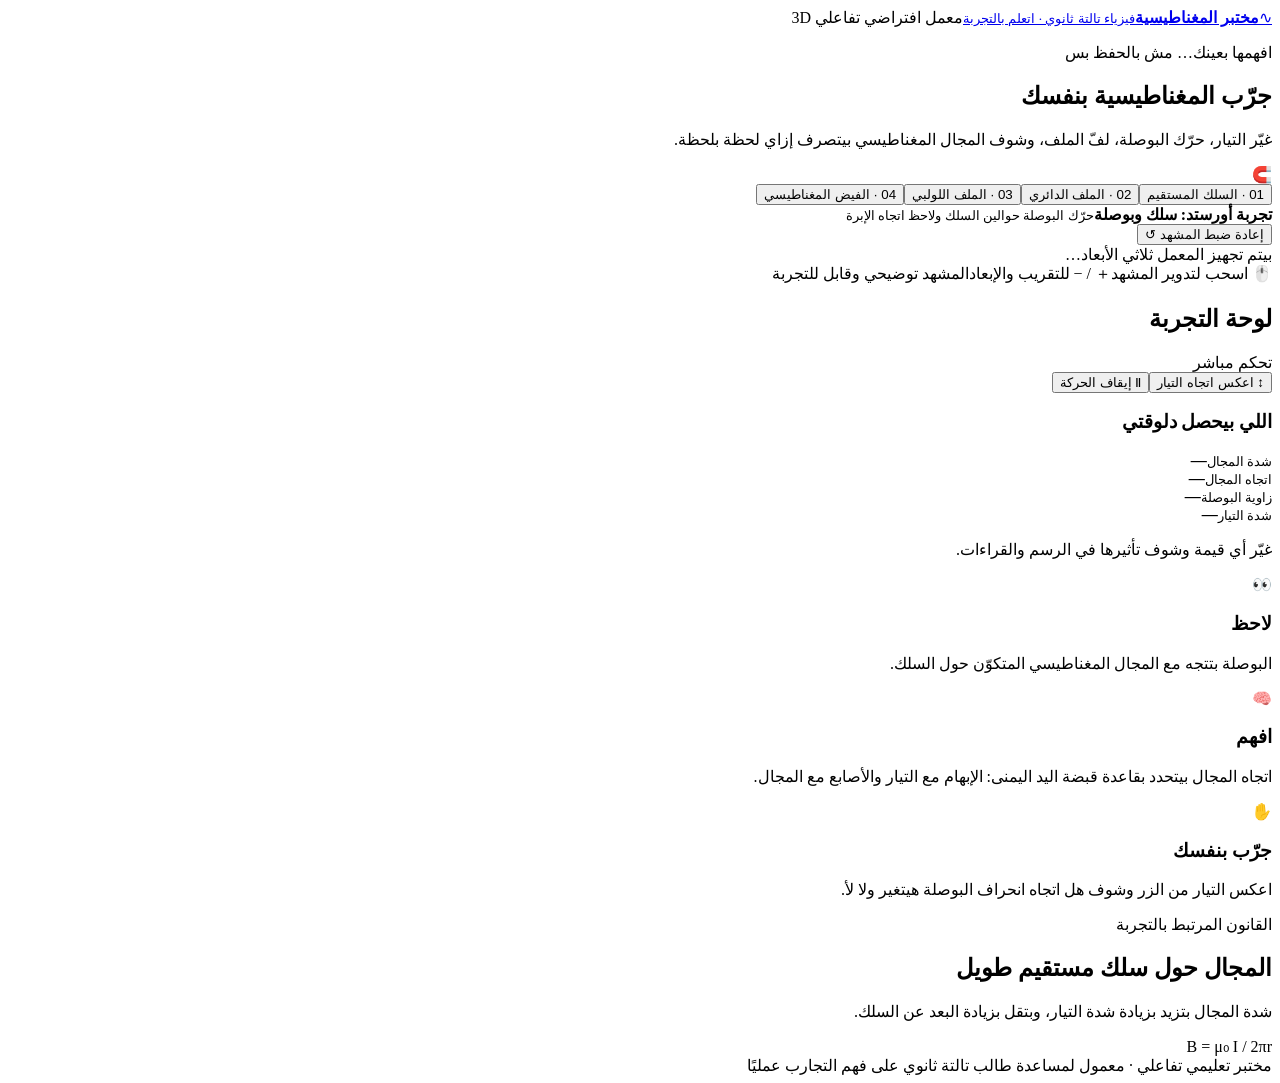
==== index.html @ 3b0bccd7 "Replace blog homepage with standalone magnetism lab" ====
<!doctype html>
<html lang="ar" dir="rtl">
<head>
<meta charset="UTF-8"><meta name="viewport" content="width=device-width,initial-scale=1">
<meta name="theme-color" content="#071326">
<title>مختبر المغناطيسية | فيزياء تالتة ثانوي</title>
<link rel="stylesheet" href="style.css">
<script type="importmap">{"imports":{"three":"https://cdn.jsdelivr.net/npm/three@0.160.0/build/three.module.js","three/addons/":"https://cdn.jsdelivr.net/npm/three@0.160.0/examples/jsm/"}}</script>
</head>
<body>
<header class="topbar"><a class="brand" href="./"><span class="brand-icon">∿</span><span><b>مختبر المغناطيسية</b><small>فيزياء تالتة ثانوي · اتعلم بالتجربة</small></span></a><span class="top-chip">معمل افتراضي تفاعلي 3D</span></header>
<main>
<section class="intro"><div><p class="eyebrow">افهمها بعينك… مش بالحفظ بس</p><h1>جرّب المغناطيسية بنفسك</h1><p>غيّر التيار، حرّك البوصلة، لفّ الملف، وشوف المجال المغناطيسي بيتصرف إزاي لحظة بلحظة.</p></div><div class="intro-mark">🧲</div></section>
<nav class="experiment-tabs" aria-label="التجارب">
<button class="tab active" data-mode="wire">01 · السلك المستقيم</button><button class="tab" data-mode="coil">02 · الملف الدائري</button><button class="tab" data-mode="solenoid">03 · الملف اللولبي</button><button class="tab" data-mode="flux">04 · الفيض المغناطيسي</button>
</nav>
<section class="workspace">
<div class="visual-card"><div class="visual-head"><div><span class="live-dot"></span><b id="scene-title">تجربة أورستد: سلك وبوصلة</b><small id="scene-subtitle">حرّك البوصلة حوالين السلك ولاحظ اتجاه الإبرة</small></div><button id="reset-view" class="ghost">إعادة ضبط المشهد ↺</button></div><div id="viewport"><div class="loading">بيتم تجهيز المعمل ثلاثي الأبعاد…</div></div><div class="visual-foot"><span>🖱️ اسحب لتدوير المشهد</span><span>＋ / − للتقريب والإبعاد</span><span>المشهد توضيحي وقابل للتجربة</span></div></div>
<aside class="side">
<div class="control-card"><div class="card-heading"><h2>لوحة التجربة</h2><span class="pill">تحكم مباشر</span></div>
<div id="controls"></div>
<div class="button-row"><button class="action secondary" id="reverse">↕ اعكس اتجاه التيار</button><button class="action" id="pause">Ⅱ إيقاف الحركة</button></div>
</div>
<div class="readout-card"><h3>اللي بيحصل دلوقتي</h3><div class="readout-grid"><div><small>شدة المجال</small><b id="field-value">—</b></div><div><small>اتجاه المجال</small><b id="field-direction">—</b></div><div><small>زاوية البوصلة</small><b id="needle-value">—</b></div><div><small>شدة التيار</small><b id="current-value">—</b></div></div><p id="live-note" class="live-note">غيّر أي قيمة وشوف تأثيرها في الرسم والقراءات.</p></div>
</aside>
</section>
<section class="learning-grid"><article class="learn-card"><span class="learn-icon">👀</span><h3>لاحظ</h3><p id="observe">البوصلة بتتجه مع المجال المغناطيسي المتكوّن حول السلك.</p></article><article class="learn-card"><span class="learn-icon">🧠</span><h3>افهم</h3><p id="explain">اتجاه المجال بيتحدد بقاعدة قبضة اليد اليمنى: الإبهام مع التيار والأصابع مع المجال.</p></article><article class="learn-card"><span class="learn-icon">✋</span><h3>جرّب بنفسك</h3><p id="challenge">اعكس التيار من الزر وشوف هل اتجاه انحراف البوصلة هيتغير ولا لأ.</p></article></section>
<section class="concept-card"><div><p class="eyebrow">القانون المرتبط بالتجربة</p><h2 id="law-title">المجال حول سلك مستقيم طويل</h2><p id="law-desc">شدة المجال بتزيد بزيادة شدة التيار، وبتقل بزيادة البعد عن السلك.</p></div><div class="equation" id="equation">B = μ₀ I / 2πr</div></section>
<footer>مختبر تعليمي تفاعلي · معمول لمساعدة طالب تالتة ثانوي على فهم التجارب عمليًا</footer>
</main>
<script type="module" src="app.js"></script>
</body></html>
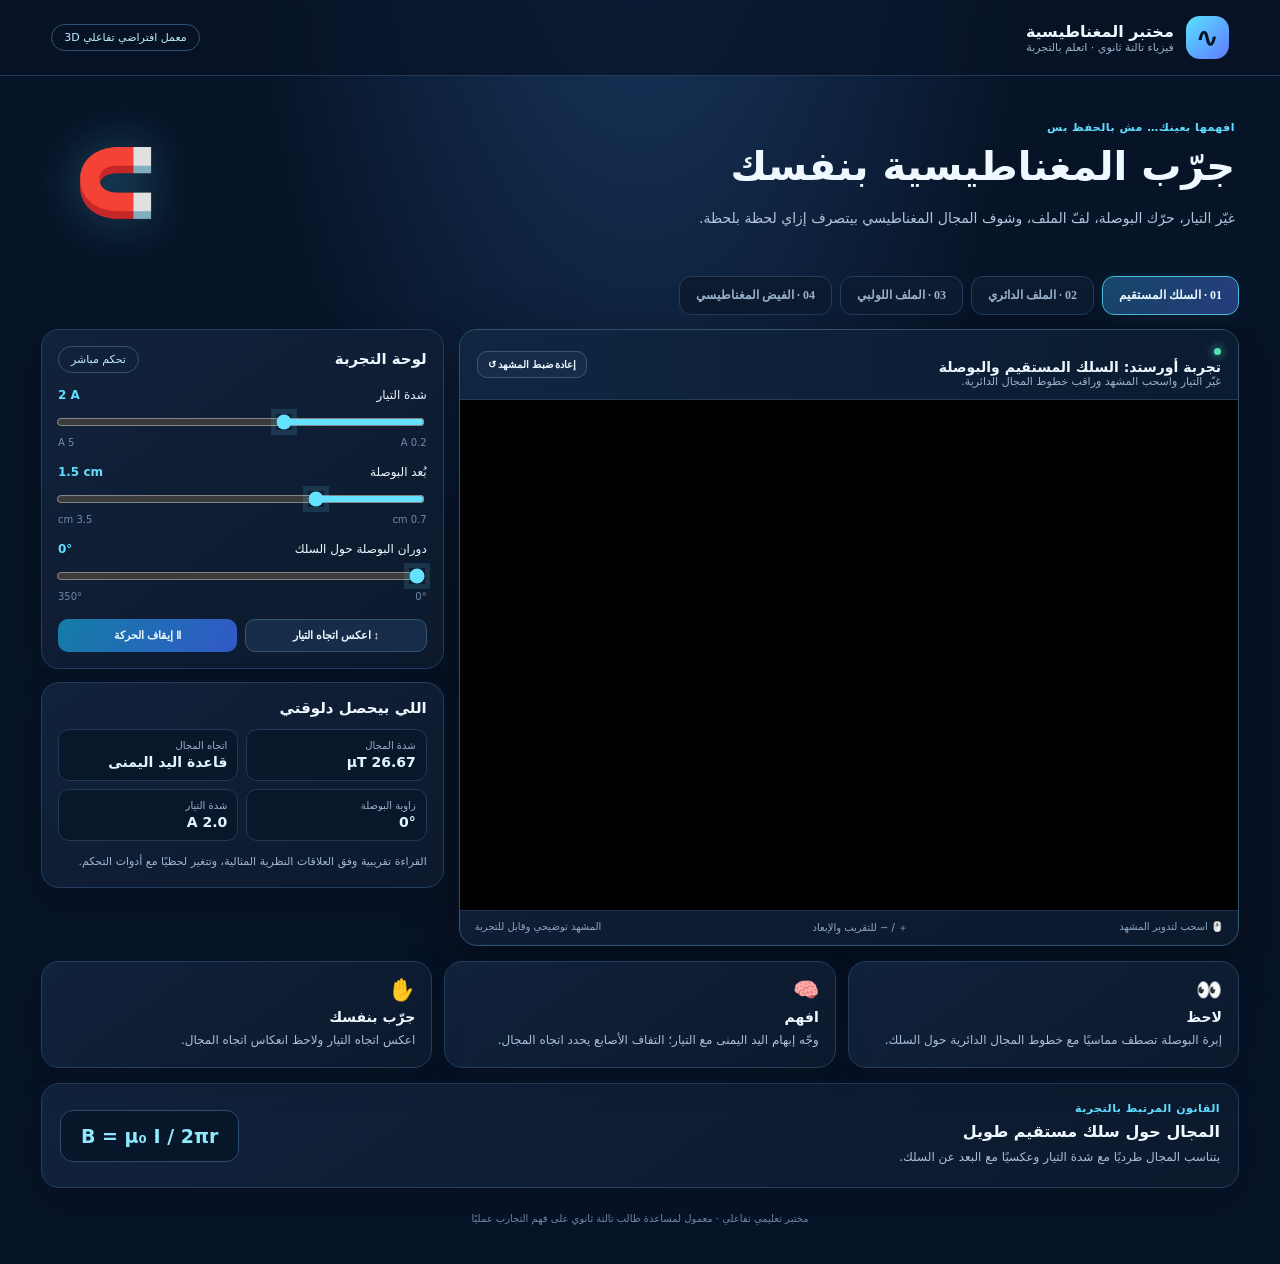
==== commit 8332d6a7: "Remove external runtime dependency map" ====
--- a/index.html
+++ b/index.html
@@ -5,7 +5,6 @@
 <meta name="theme-color" content="#071326">
 <title>مختبر المغناطيسية | فيزياء تالتة ثانوي</title>
 <link rel="stylesheet" href="style.css">
-<script type="importmap">{"imports":{"three":"https://cdn.jsdelivr.net/npm/three@0.160.0/build/three.module.js","three/addons/":"https://cdn.jsdelivr.net/npm/three@0.160.0/examples/jsm/"}}</script>
 </head>
 <body>
 <header class="topbar"><a class="brand" href="./"><span class="brand-icon">∿</span><span><b>مختبر المغناطيسية</b><small>فيزياء تالتة ثانوي · اتعلم بالتجربة</small></span></a><span class="top-chip">معمل افتراضي تفاعلي 3D</span></header>
--- a/style.css
+++ b/style.css
@@ -0,0 +1,20 @@
+@import url('https://fonts.googleapis.com/css2?family=Cairo:wght@400;500;600;700;800;900&display=swap');
+:root{--bg:#071326;--panel:#0e1d34;--panel2:#132642;--line:#233d5e;--cyan:#61ddff;--blue:#638cff;--text:#eff7ff;--muted:#9bb1cc;--green:#55dfb2}
+*{box-sizing:border-box}body{margin:0;background:radial-gradient(ellipse at 50% -20%,#1b3b66 0,transparent 45%),var(--bg);color:var(--text);font-family:Cairo,system-ui,sans-serif}.topbar{height:76px;padding:0 clamp(16px,4vw,58px);display:flex;align-items:center;justify-content:space-between;border-bottom:1px solid #203957;background:#071326bb}.brand{display:flex;align-items:center;gap:12px;color:inherit;text-decoration:none}.brand-icon{width:43px;height:43px;border-radius:14px;background:linear-gradient(135deg,#59e3ff,#6079ff);display:grid;place-items:center;color:#061326;font-size:28px;font-weight:900}.brand b,.brand small{display:block}.brand b{font-size:16px}.brand small{font-size:11px;color:var(--muted)}.top-chip,.pill{border:1px solid #315274;color:#bceeff;border-radius:30px;padding:6px 12px;font-size:11px}main{max-width:1440px;margin:auto;padding:25px clamp(12px,3.2vw,42px) 40px}.intro{display:flex;justify-content:space-between;align-items:center;padding:20px 4px 26px}.eyebrow{color:var(--cyan);font-size:11px;font-weight:800;letter-spacing:.5px;margin:0 0 7px}.intro h1{font-size:clamp(26px,4vw,40px);line-height:1.25;margin:0}.intro p:not(.eyebrow){color:#b1c5dc;max-width:650px;line-height:1.9;font-size:14px}.intro-mark{font-size:65px;filter:drop-shadow(0 0 25px #4acfff55);padding:0 30px}.experiment-tabs{display:flex;gap:8px;overflow-x:auto;padding:4px 0 14px}.tab{white-space:nowrap;padding:11px 16px;border:1px solid var(--line);background:#0c1b30;color:var(--muted);border-radius:12px;font:700 12px Cairo;cursor:pointer}.tab.active{color:#e9fbff;border-color:#46bddd;background:linear-gradient(120deg,#17466a,#263d7d);box-shadow:0 0 20px #39caff19}.workspace{display:grid;grid-template-columns:minmax(0,1.55fr) minmax(300px,.8fr);gap:15px}.visual-card,.control-card,.readout-card,.learn-card,.concept-card{background:linear-gradient(145deg,#11223b,#0c192d);border:1px solid var(--line);border-radius:18px;overflow:hidden;box-shadow:0 12px 35px #0002}.visual-head{height:70px;padding:12px 17px;display:flex;justify-content:space-between;align-items:center;border-bottom:1px solid #233b58;gap:12px}.visual-head b,.visual-head small{display:block}.visual-head b{font-size:14px}.visual-head small{color:var(--muted);font-size:11px}.live-dot{display:inline-block;width:7px;height:7px;background:var(--green);border-radius:50%;margin-left:7px;box-shadow:0 0 10px var(--green)}#viewport{height:510px;position:relative;background:radial-gradient(ellipse at center,#173656,#071326 75%);touch-action:none}#viewport canvas{width:100%;height:100%;display:block}.loading{position:absolute;inset:0;display:grid;place-items:center;color:var(--cyan);font-size:13px}.visual-foot{display:flex;justify-content:space-between;gap:8px;padding:10px 15px;color:#8ea7c4;font-size:10px;border-top:1px solid #203653}.side{display:grid;align-content:start;gap:13px}.control-card,.readout-card{padding:16px}.card-heading{display:flex;align-items:center;justify-content:space-between;margin-bottom:15px}.card-heading h2,.readout-card h3{font-size:15px;margin:0}.control-group{margin:0 0 17px}.control-top{display:flex;justify-content:space-between;gap:8px;font-size:12px;margin-bottom:7px}.control-top output{color:var(--cyan);font-weight:800;direction:ltr}.range{width:100%;accent-color:var(--cyan);cursor:pointer}.range-labels{display:flex;justify-content:space-between;color:#718aa8;font-size:10px}.button-row{display:flex;gap:8px;flex-wrap:wrap}.action,.ghost{border:1px solid #355577;background:#172c48;color:#eaf8ff;padding:9px 12px;border-radius:10px;font:700 11px Cairo;cursor:pointer}.action{flex:1}.action:not(.secondary){background:linear-gradient(120deg,#147da6,#3159c8);border:0}.ghost{font-size:10px;padding:7px 10px}.readout-card h3{margin-bottom:12px}.readout-grid{display:grid;grid-template-columns:1fr 1fr;gap:8px}.readout-grid>div{background:#09172a;border:1px solid #203955;padding:10px;border-radius:11px;min-width:0}.readout-grid small,.readout-grid b{display:block}.readout-grid small{font-size:10px;color:var(--muted)}.readout-grid b{font-size:14px;color:#dff8ff;margin-top:3px;overflow-wrap:anywhere}.live-note{font-size:11px;color:#9eb6d1;line-height:1.8;margin:11px 0 0}.learning-grid{display:grid;grid-template-columns:repeat(3,1fr);gap:12px;margin-top:15px}.learn-card{padding:16px}.learn-icon{font-size:21px}.learn-card h3{font-size:14px;margin:7px 0 4px}.learn-card p,.concept-card p:not(.eyebrow){font-size:12px;color:#a9bfd7;line-height:1.9;margin:0}.concept-card{margin-top:15px;padding:18px;display:flex;justify-content:space-between;align-items:center;gap:18px}.concept-card h2{font-size:16px;margin:0 0 5px}.equation{direction:ltr;white-space:nowrap;background:#081629;border:1px solid #2b4c70;color:#8feaff;border-radius:13px;padding:14px 20px;font-size:19px;font-weight:900}footer{text-align:center;color:#6f87a5;font-size:10px;padding:25px 0 0}
+@media(max-width:900px){.workspace{grid-template-columns:1fr}.side{grid-template-columns:1fr 1fr}#viewport{height:430px}}@media(max-width:600px){.top-chip{display:none}.intro-mark{font-size:45px;padding:0 8px}.intro p:not(.eyebrow){font-size:12px}.side{grid-template-columns:1fr}.learning-grid{grid-template-columns:1fr}.concept-card{align-items:flex-start;flex-direction:column}.equation{width:100%;text-align:center}.visual-head{height:auto;min-height:70px}#viewport{height:360px}.visual-foot{flex-wrap:wrap}}
+
+/* 3D lab quality + touch controls */
+#viewport{position:relative;overflow:hidden;min-height:360px;background:radial-gradient(ellipse at 50% 42%,#1a4266 0%,#0b2038 48%,#061225 100%);isolation:isolate}
+#viewport canvas{position:absolute;inset:0;width:100%;height:100%;display:block;touch-action:none;outline:none}
+.visual-card{border-color:#315273;box-shadow:0 18px 55px #0005,0 0 0 1px #58d9ff08 inset}
+.visual-head{background:linear-gradient(90deg,#102641,#0b1b30)}
+.drag-hint{position:absolute;z-index:2;left:14px;bottom:12px;padding:6px 10px;border:1px solid #4e94b8;background:#07182bd9;color:#c9f4ff;border-radius:20px;font-size:10px;pointer-events:none;box-shadow:0 5px 18px #0005}
+.scene-error{position:absolute;inset:0;display:flex;flex-direction:column;align-items:center;justify-content:center;gap:12px;padding:24px;text-align:center;color:#eaf8ff;background:radial-gradient(circle,#193b5c,#071326)}
+.scene-error b{font-size:17px}.scene-error span{max-width:420px;color:#a9c2da;font-size:12px;line-height:1.9}
+.scene-error button{border:0;border-radius:10px;padding:10px 18px;background:#1688b7;color:white;font:700 12px Cairo}
+.range{height:22px;accent-color:#64e2ff;touch-action:pan-y}
+.range::-webkit-slider-thumb{width:19px;height:19px;box-shadow:0 0 0 5px #61ddff22}
+.tab,.action,.ghost{transition:transform .18s ease,filter .18s ease,border-color .18s ease}
+.tab:active,.action:active,.ghost:active{transform:scale(.97)}
+button:focus-visible,input:focus-visible{outline:2px solid #71e5ff;outline-offset:3px}
+@media(max-width:600px){#viewport{min-height:340px}.drag-hint{font-size:9px;bottom:8px;left:8px}.visual-foot{font-size:9px;justify-content:center}}
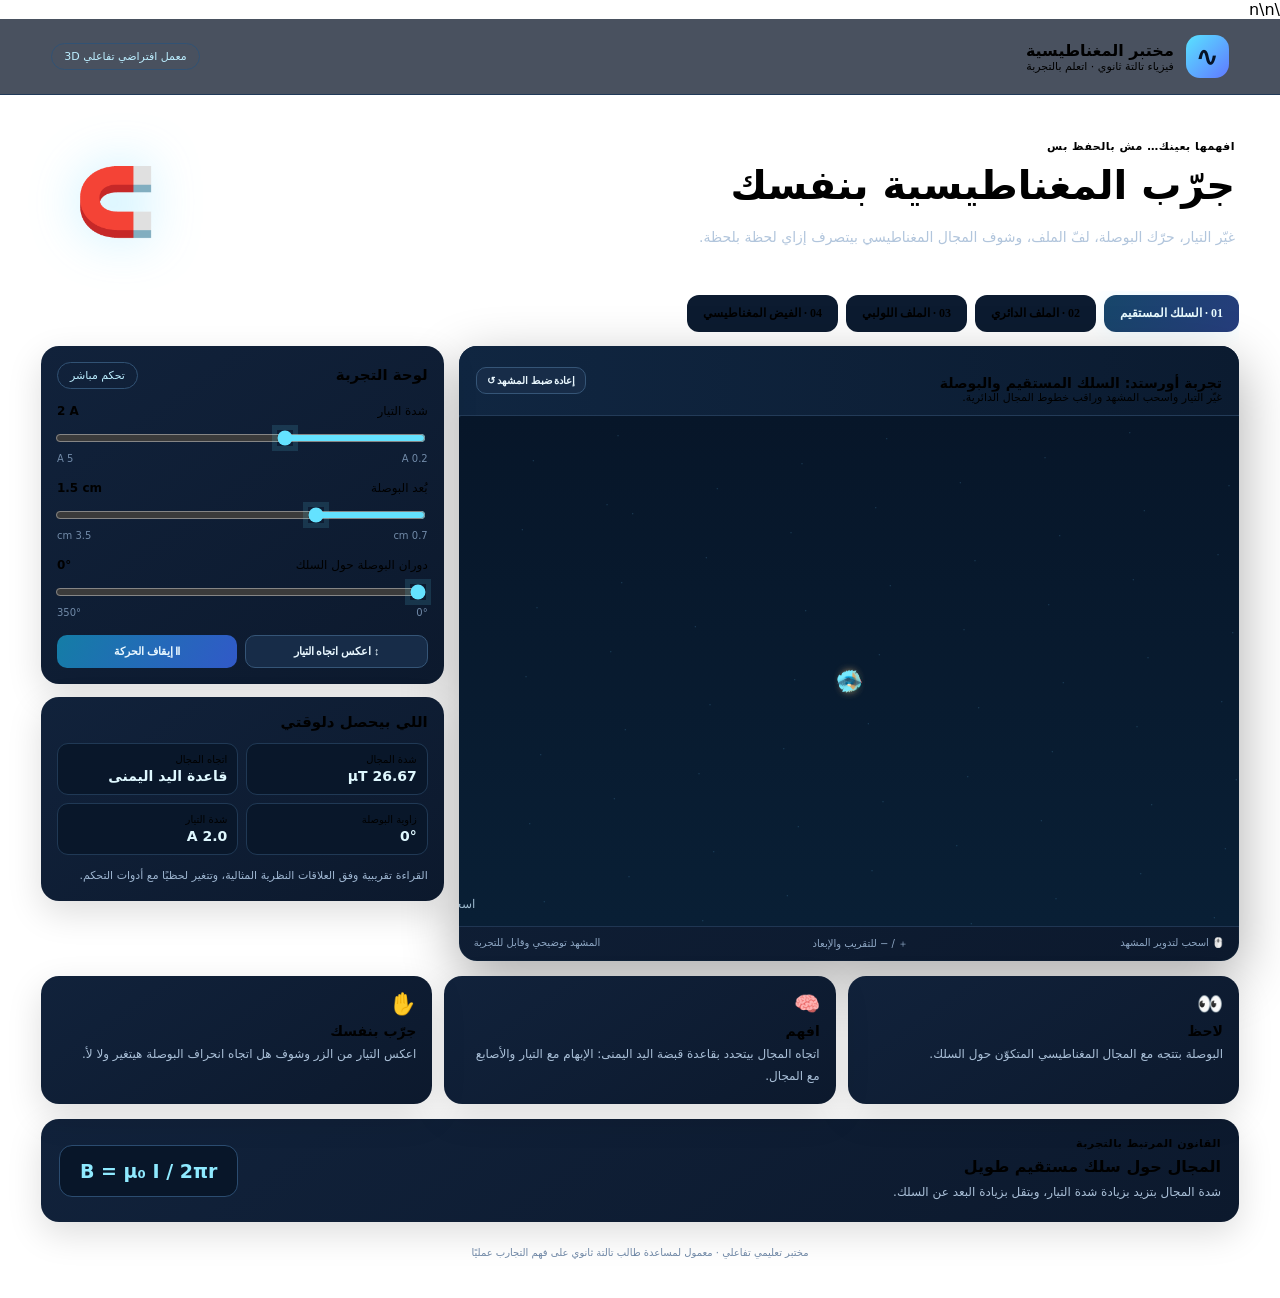
==== commit fd9ad503: "Add app manifest and metadata" ====
--- a/index.html
+++ b/index.html
@@ -2,7 +2,7 @@
 <html lang="ar" dir="rtl">
 <head>
 <meta charset="UTF-8"><meta name="viewport" content="width=device-width,initial-scale=1">
-<meta name="theme-color" content="#071326">
+<meta name="theme-color" content="#071326">\n<meta name="description" content="معمل فيزياء تفاعلي لتجارب المغناطيسية والفيض والبوصلة. يعمل محليًا دون مكتبات خارجية.">\n<link rel="manifest" href="manifest.json">
 <title>مختبر المغناطيسية | فيزياء تالتة ثانوي</title>
 <link rel="stylesheet" href="style.css">
 </head>
--- a/style.css
+++ b/style.css
@@ -1,4 +1,4 @@
-@import url('https://fonts.googleapis.com/css2?family=Cairo:wght@400;500;600;700;800;900&display=swap');
+500;600;700;800;900&display=swap');
 :root{--bg:#071326;--panel:#0e1d34;--panel2:#132642;--line:#233d5e;--cyan:#61ddff;--blue:#638cff;--text:#eff7ff;--muted:#9bb1cc;--green:#55dfb2}
 *{box-sizing:border-box}body{margin:0;background:radial-gradient(ellipse at 50% -20%,#1b3b66 0,transparent 45%),var(--bg);color:var(--text);font-family:Cairo,system-ui,sans-serif}.topbar{height:76px;padding:0 clamp(16px,4vw,58px);display:flex;align-items:center;justify-content:space-between;border-bottom:1px solid #203957;background:#071326bb}.brand{display:flex;align-items:center;gap:12px;color:inherit;text-decoration:none}.brand-icon{width:43px;height:43px;border-radius:14px;background:linear-gradient(135deg,#59e3ff,#6079ff);display:grid;place-items:center;color:#061326;font-size:28px;font-weight:900}.brand b,.brand small{display:block}.brand b{font-size:16px}.brand small{font-size:11px;color:var(--muted)}.top-chip,.pill{border:1px solid #315274;color:#bceeff;border-radius:30px;padding:6px 12px;font-size:11px}main{max-width:1440px;margin:auto;padding:25px clamp(12px,3.2vw,42px) 40px}.intro{display:flex;justify-content:space-between;align-items:center;padding:20px 4px 26px}.eyebrow{color:var(--cyan);font-size:11px;font-weight:800;letter-spacing:.5px;margin:0 0 7px}.intro h1{font-size:clamp(26px,4vw,40px);line-height:1.25;margin:0}.intro p:not(.eyebrow){color:#b1c5dc;max-width:650px;line-height:1.9;font-size:14px}.intro-mark{font-size:65px;filter:drop-shadow(0 0 25px #4acfff55);padding:0 30px}.experiment-tabs{display:flex;gap:8px;overflow-x:auto;padding:4px 0 14px}.tab{white-space:nowrap;padding:11px 16px;border:1px solid var(--line);background:#0c1b30;color:var(--muted);border-radius:12px;font:700 12px Cairo;cursor:pointer}.tab.active{color:#e9fbff;border-color:#46bddd;background:linear-gradient(120deg,#17466a,#263d7d);box-shadow:0 0 20px #39caff19}.workspace{display:grid;grid-template-columns:minmax(0,1.55fr) minmax(300px,.8fr);gap:15px}.visual-card,.control-card,.readout-card,.learn-card,.concept-card{background:linear-gradient(145deg,#11223b,#0c192d);border:1px solid var(--line);border-radius:18px;overflow:hidden;box-shadow:0 12px 35px #0002}.visual-head{height:70px;padding:12px 17px;display:flex;justify-content:space-between;align-items:center;border-bottom:1px solid #233b58;gap:12px}.visual-head b,.visual-head small{display:block}.visual-head b{font-size:14px}.visual-head small{color:var(--muted);font-size:11px}.live-dot{display:inline-block;width:7px;height:7px;background:var(--green);border-radius:50%;margin-left:7px;box-shadow:0 0 10px var(--green)}#viewport{height:510px;position:relative;background:radial-gradient(ellipse at center,#173656,#071326 75%);touch-action:none}#viewport canvas{width:100%;height:100%;display:block}.loading{position:absolute;inset:0;display:grid;place-items:center;color:var(--cyan);font-size:13px}.visual-foot{display:flex;justify-content:space-between;gap:8px;padding:10px 15px;color:#8ea7c4;font-size:10px;border-top:1px solid #203653}.side{display:grid;align-content:start;gap:13px}.control-card,.readout-card{padding:16px}.card-heading{display:flex;align-items:center;justify-content:space-between;margin-bottom:15px}.card-heading h2,.readout-card h3{font-size:15px;margin:0}.control-group{margin:0 0 17px}.control-top{display:flex;justify-content:space-between;gap:8px;font-size:12px;margin-bottom:7px}.control-top output{color:var(--cyan);font-weight:800;direction:ltr}.range{width:100%;accent-color:var(--cyan);cursor:pointer}.range-labels{display:flex;justify-content:space-between;color:#718aa8;font-size:10px}.button-row{display:flex;gap:8px;flex-wrap:wrap}.action,.ghost{border:1px solid #355577;background:#172c48;color:#eaf8ff;padding:9px 12px;border-radius:10px;font:700 11px Cairo;cursor:pointer}.action{flex:1}.action:not(.secondary){background:linear-gradient(120deg,#147da6,#3159c8);border:0}.ghost{font-size:10px;padding:7px 10px}.readout-card h3{margin-bottom:12px}.readout-grid{display:grid;grid-template-columns:1fr 1fr;gap:8px}.readout-grid>div{background:#09172a;border:1px solid #203955;padding:10px;border-radius:11px;min-width:0}.readout-grid small,.readout-grid b{display:block}.readout-grid small{font-size:10px;color:var(--muted)}.readout-grid b{font-size:14px;color:#dff8ff;margin-top:3px;overflow-wrap:anywhere}.live-note{font-size:11px;color:#9eb6d1;line-height:1.8;margin:11px 0 0}.learning-grid{display:grid;grid-template-columns:repeat(3,1fr);gap:12px;margin-top:15px}.learn-card{padding:16px}.learn-icon{font-size:21px}.learn-card h3{font-size:14px;margin:7px 0 4px}.learn-card p,.concept-card p:not(.eyebrow){font-size:12px;color:#a9bfd7;line-height:1.9;margin:0}.concept-card{margin-top:15px;padding:18px;display:flex;justify-content:space-between;align-items:center;gap:18px}.concept-card h2{font-size:16px;margin:0 0 5px}.equation{direction:ltr;white-space:nowrap;background:#081629;border:1px solid #2b4c70;color:#8feaff;border-radius:13px;padding:14px 20px;font-size:19px;font-weight:900}footer{text-align:center;color:#6f87a5;font-size:10px;padding:25px 0 0}
 @media(max-width:900px){.workspace{grid-template-columns:1fr}.side{grid-template-columns:1fr 1fr}#viewport{height:430px}}@media(max-width:600px){.top-chip{display:none}.intro-mark{font-size:45px;padding:0 8px}.intro p:not(.eyebrow){font-size:12px}.side{grid-template-columns:1fr}.learning-grid{grid-template-columns:1fr}.concept-card{align-items:flex-start;flex-direction:column}.equation{width:100%;text-align:center}.visual-head{height:auto;min-height:70px}#viewport{height:360px}.visual-foot{flex-wrap:wrap}}
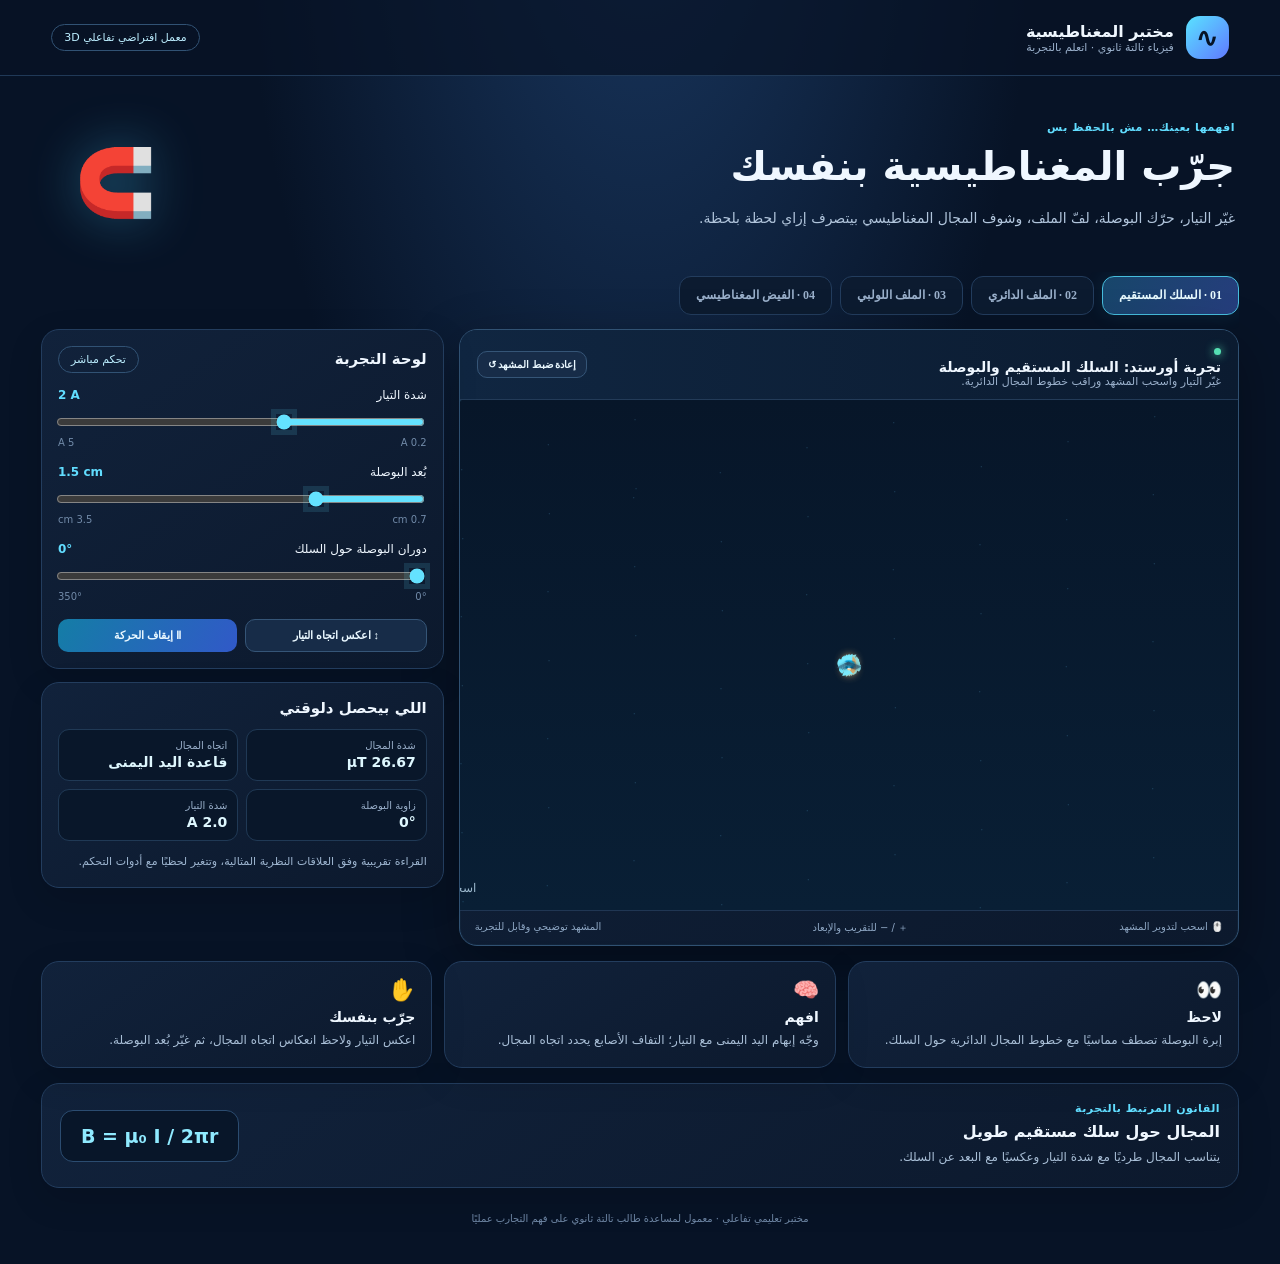
==== commit 54b5c810: "Repair app metadata markup" ====
--- a/index.html
+++ b/index.html
@@ -2,7 +2,9 @@
 <html lang="ar" dir="rtl">
 <head>
 <meta charset="UTF-8"><meta name="viewport" content="width=device-width,initial-scale=1">
-<meta name="theme-color" content="#071326">\n<meta name="description" content="معمل فيزياء تفاعلي لتجارب المغناطيسية والفيض والبوصلة. يعمل محليًا دون مكتبات خارجية.">\n<link rel="manifest" href="manifest.json">
+<meta name="theme-color" content="#071326">
+<meta name="description" content="معمل فيزياء تفاعلي لتجارب المغناطيسية والفيض والبوصلة. يعمل محليًا دون مكتبات خارجية.">
+<link rel="manifest" href="manifest.json">
 <title>مختبر المغناطيسية | فيزياء تالتة ثانوي</title>
 <link rel="stylesheet" href="style.css">
 </head>
--- a/style.css
+++ b/style.css
@@ -1,4 +1,3 @@
-500;600;700;800;900&display=swap');
 :root{--bg:#071326;--panel:#0e1d34;--panel2:#132642;--line:#233d5e;--cyan:#61ddff;--blue:#638cff;--text:#eff7ff;--muted:#9bb1cc;--green:#55dfb2}
 *{box-sizing:border-box}body{margin:0;background:radial-gradient(ellipse at 50% -20%,#1b3b66 0,transparent 45%),var(--bg);color:var(--text);font-family:Cairo,system-ui,sans-serif}.topbar{height:76px;padding:0 clamp(16px,4vw,58px);display:flex;align-items:center;justify-content:space-between;border-bottom:1px solid #203957;background:#071326bb}.brand{display:flex;align-items:center;gap:12px;color:inherit;text-decoration:none}.brand-icon{width:43px;height:43px;border-radius:14px;background:linear-gradient(135deg,#59e3ff,#6079ff);display:grid;place-items:center;color:#061326;font-size:28px;font-weight:900}.brand b,.brand small{display:block}.brand b{font-size:16px}.brand small{font-size:11px;color:var(--muted)}.top-chip,.pill{border:1px solid #315274;color:#bceeff;border-radius:30px;padding:6px 12px;font-size:11px}main{max-width:1440px;margin:auto;padding:25px clamp(12px,3.2vw,42px) 40px}.intro{display:flex;justify-content:space-between;align-items:center;padding:20px 4px 26px}.eyebrow{color:var(--cyan);font-size:11px;font-weight:800;letter-spacing:.5px;margin:0 0 7px}.intro h1{font-size:clamp(26px,4vw,40px);line-height:1.25;margin:0}.intro p:not(.eyebrow){color:#b1c5dc;max-width:650px;line-height:1.9;font-size:14px}.intro-mark{font-size:65px;filter:drop-shadow(0 0 25px #4acfff55);padding:0 30px}.experiment-tabs{display:flex;gap:8px;overflow-x:auto;padding:4px 0 14px}.tab{white-space:nowrap;padding:11px 16px;border:1px solid var(--line);background:#0c1b30;color:var(--muted);border-radius:12px;font:700 12px Cairo;cursor:pointer}.tab.active{color:#e9fbff;border-color:#46bddd;background:linear-gradient(120deg,#17466a,#263d7d);box-shadow:0 0 20px #39caff19}.workspace{display:grid;grid-template-columns:minmax(0,1.55fr) minmax(300px,.8fr);gap:15px}.visual-card,.control-card,.readout-card,.learn-card,.concept-card{background:linear-gradient(145deg,#11223b,#0c192d);border:1px solid var(--line);border-radius:18px;overflow:hidden;box-shadow:0 12px 35px #0002}.visual-head{height:70px;padding:12px 17px;display:flex;justify-content:space-between;align-items:center;border-bottom:1px solid #233b58;gap:12px}.visual-head b,.visual-head small{display:block}.visual-head b{font-size:14px}.visual-head small{color:var(--muted);font-size:11px}.live-dot{display:inline-block;width:7px;height:7px;background:var(--green);border-radius:50%;margin-left:7px;box-shadow:0 0 10px var(--green)}#viewport{height:510px;position:relative;background:radial-gradient(ellipse at center,#173656,#071326 75%);touch-action:none}#viewport canvas{width:100%;height:100%;display:block}.loading{position:absolute;inset:0;display:grid;place-items:center;color:var(--cyan);font-size:13px}.visual-foot{display:flex;justify-content:space-between;gap:8px;padding:10px 15px;color:#8ea7c4;font-size:10px;border-top:1px solid #203653}.side{display:grid;align-content:start;gap:13px}.control-card,.readout-card{padding:16px}.card-heading{display:flex;align-items:center;justify-content:space-between;margin-bottom:15px}.card-heading h2,.readout-card h3{font-size:15px;margin:0}.control-group{margin:0 0 17px}.control-top{display:flex;justify-content:space-between;gap:8px;font-size:12px;margin-bottom:7px}.control-top output{color:var(--cyan);font-weight:800;direction:ltr}.range{width:100%;accent-color:var(--cyan);cursor:pointer}.range-labels{display:flex;justify-content:space-between;color:#718aa8;font-size:10px}.button-row{display:flex;gap:8px;flex-wrap:wrap}.action,.ghost{border:1px solid #355577;background:#172c48;color:#eaf8ff;padding:9px 12px;border-radius:10px;font:700 11px Cairo;cursor:pointer}.action{flex:1}.action:not(.secondary){background:linear-gradient(120deg,#147da6,#3159c8);border:0}.ghost{font-size:10px;padding:7px 10px}.readout-card h3{margin-bottom:12px}.readout-grid{display:grid;grid-template-columns:1fr 1fr;gap:8px}.readout-grid>div{background:#09172a;border:1px solid #203955;padding:10px;border-radius:11px;min-width:0}.readout-grid small,.readout-grid b{display:block}.readout-grid small{font-size:10px;color:var(--muted)}.readout-grid b{font-size:14px;color:#dff8ff;margin-top:3px;overflow-wrap:anywhere}.live-note{font-size:11px;color:#9eb6d1;line-height:1.8;margin:11px 0 0}.learning-grid{display:grid;grid-template-columns:repeat(3,1fr);gap:12px;margin-top:15px}.learn-card{padding:16px}.learn-icon{font-size:21px}.learn-card h3{font-size:14px;margin:7px 0 4px}.learn-card p,.concept-card p:not(.eyebrow){font-size:12px;color:#a9bfd7;line-height:1.9;margin:0}.concept-card{margin-top:15px;padding:18px;display:flex;justify-content:space-between;align-items:center;gap:18px}.concept-card h2{font-size:16px;margin:0 0 5px}.equation{direction:ltr;white-space:nowrap;background:#081629;border:1px solid #2b4c70;color:#8feaff;border-radius:13px;padding:14px 20px;font-size:19px;font-weight:900}footer{text-align:center;color:#6f87a5;font-size:10px;padding:25px 0 0}
 @media(max-width:900px){.workspace{grid-template-columns:1fr}.side{grid-template-columns:1fr 1fr}#viewport{height:430px}}@media(max-width:600px){.top-chip{display:none}.intro-mark{font-size:45px;padding:0 8px}.intro p:not(.eyebrow){font-size:12px}.side{grid-template-columns:1fr}.learning-grid{grid-template-columns:1fr}.concept-card{align-items:flex-start;flex-direction:column}.equation{width:100%;text-align:center}.visual-head{height:auto;min-height:70px}#viewport{height:360px}.visual-foot{flex-wrap:wrap}}
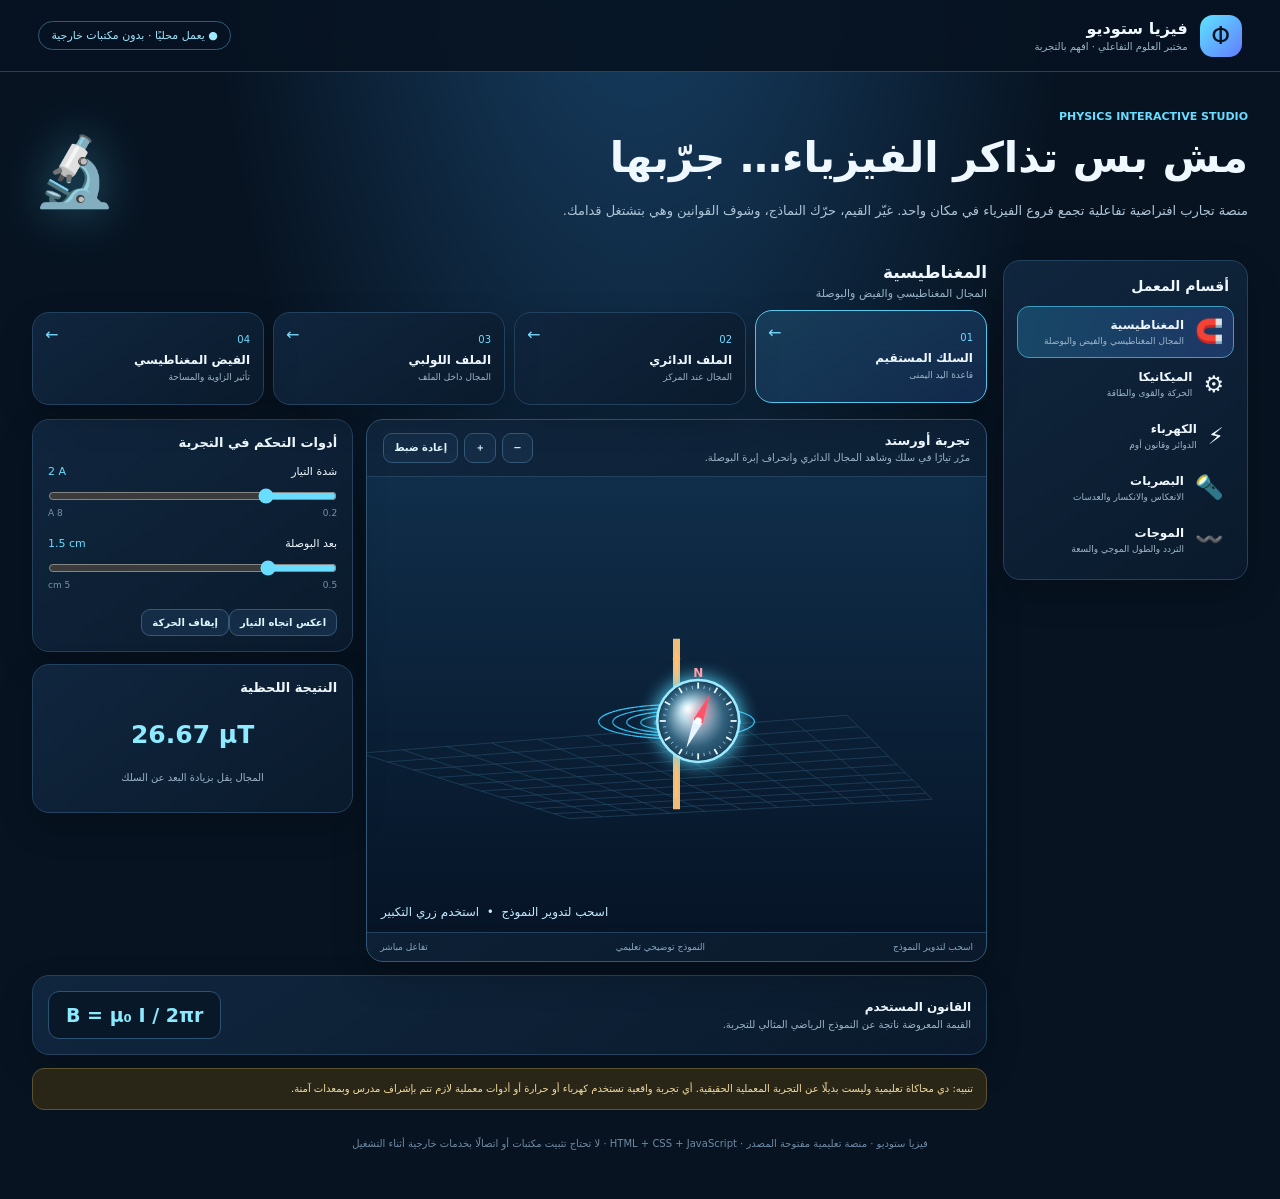
==== commit e1113e3e: "Replace magnetism lab with Physics Studio platform" ====
--- a/index.html
+++ b/index.html
@@ -1,33 +1,28 @@
 <!doctype html>
 <html lang="ar" dir="rtl">
 <head>
-<meta charset="UTF-8"><meta name="viewport" content="width=device-width,initial-scale=1">
-<meta name="theme-color" content="#071326">
-<meta name="description" content="معمل فيزياء تفاعلي لتجارب المغناطيسية والفيض والبوصلة. يعمل محليًا دون مكتبات خارجية.">
-<link rel="manifest" href="manifest.json">
-<title>مختبر المغناطيسية | فيزياء تالتة ثانوي</title>
-<link rel="stylesheet" href="style.css">
+<meta charset="UTF-8"><meta name="viewport" content="width=device-width,initial-scale=1,viewport-fit=cover">
+<meta name="theme-color" content="#071321"><meta name="description" content="منصة تجارب فيزياء تفاعلية: مغناطيسية وميكانيكا وكهرباء وبصريات وموجات.">
+<link rel="manifest" href="manifest.json"><link rel="stylesheet" href="platform.css">
+<title>فيزيا ستوديو | منصة التجارب العلمية</title>
 </head>
 <body>
-<header class="topbar"><a class="brand" href="./"><span class="brand-icon">∿</span><span><b>مختبر المغناطيسية</b><small>فيزياء تالتة ثانوي · اتعلم بالتجربة</small></span></a><span class="top-chip">معمل افتراضي تفاعلي 3D</span></header>
+<header class="studio-header"><div class="studio-brand"><span class="brand-symbol">Φ</span><span><b>فيزيا ستوديو</b><small>مختبر العلوم التفاعلي · افهم بالتجربة</small></span></div><span class="header-status">● يعمل محليًا · بدون مكتبات خارجية</span></header>
 <main>
-<section class="intro"><div><p class="eyebrow">افهمها بعينك… مش بالحفظ بس</p><h1>جرّب المغناطيسية بنفسك</h1><p>غيّر التيار، حرّك البوصلة، لفّ الملف، وشوف المجال المغناطيسي بيتصرف إزاي لحظة بلحظة.</p></div><div class="intro-mark">🧲</div></section>
-<nav class="experiment-tabs" aria-label="التجارب">
-<button class="tab active" data-mode="wire">01 · السلك المستقيم</button><button class="tab" data-mode="coil">02 · الملف الدائري</button><button class="tab" data-mode="solenoid">03 · الملف اللولبي</button><button class="tab" data-mode="flux">04 · الفيض المغناطيسي</button>
-</nav>
-<section class="workspace">
-<div class="visual-card"><div class="visual-head"><div><span class="live-dot"></span><b id="scene-title">تجربة أورستد: سلك وبوصلة</b><small id="scene-subtitle">حرّك البوصلة حوالين السلك ولاحظ اتجاه الإبرة</small></div><button id="reset-view" class="ghost">إعادة ضبط المشهد ↺</button></div><div id="viewport"><div class="loading">بيتم تجهيز المعمل ثلاثي الأبعاد…</div></div><div class="visual-foot"><span>🖱️ اسحب لتدوير المشهد</span><span>＋ / − للتقريب والإبعاد</span><span>المشهد توضيحي وقابل للتجربة</span></div></div>
-<aside class="side">
-<div class="control-card"><div class="card-heading"><h2>لوحة التجربة</h2><span class="pill">تحكم مباشر</span></div>
-<div id="controls"></div>
-<div class="button-row"><button class="action secondary" id="reverse">↕ اعكس اتجاه التيار</button><button class="action" id="pause">Ⅱ إيقاف الحركة</button></div>
+<section class="hero"><div><p class="eyebrow">PHYSICS INTERACTIVE STUDIO</p><h1>مش بس تذاكر الفيزياء… جرّبها</h1><p>منصة تجارب افتراضية تفاعلية تجمع فروع الفيزياء في مكان واحد. غيّر القيم، حرّك النماذج، وشوف القوانين وهي بتشتغل قدامك.</p></div><div class="hero-art">🔬</div></section>
+<div class="studio-layout">
+<aside class="sidebar"><h2>أقسام المعمل</h2><nav id="labNav"></nav></aside>
+<section class="content">
+<div class="section-heading"><div><h2 id="catalogTitle">المغناطيسية</h2><p id="catalogDesc">اختار تجربة وابدأ استكشافها</p></div></div>
+<div class="experiment-grid" id="experimentGrid"></div>
+<div class="workbench">
+<section class="panel scene-panel"><div class="scene-top"><div><b id="experimentTitle">تجربة أورستد</b><small id="experimentIntro">غيّر القيم ولاحظ النتيجة</small></div><div class="scene-tools"><button class="tool-btn" id="zoomOut">−</button><button class="tool-btn" id="zoomIn">＋</button><button class="tool-btn" id="resetScene">إعادة ضبط</button></div></div><canvas id="labCanvas" aria-label="نموذج تفاعلي للتجربة العلمية"></canvas><div class="scene-bottom"><span>اسحب لتدوير النموذج</span><span>النموذج توضيحي تعليمي</span><span>تفاعل مباشر</span></div></section>
+<aside><section class="panel control-panel"><h3>أدوات التحكم في التجربة</h3><div id="controlPanel"></div><button class="small-btn" id="reverseCurrent">اعكس اتجاه التيار</button><button class="small-btn" id="pauseMotion">إيقاف الحركة</button></section><section class="panel result-panel"><h3>النتيجة اللحظية</h3><div class="result-number" id="resultValue">—</div><p class="result-hint" id="resultHint">غيّر أحد المتغيرات لمشاهدة التأثير.</p></section></aside>
 </div>
-<div class="readout-card"><h3>اللي بيحصل دلوقتي</h3><div class="readout-grid"><div><small>شدة المجال</small><b id="field-value">—</b></div><div><small>اتجاه المجال</small><b id="field-direction">—</b></div><div><small>زاوية البوصلة</small><b id="needle-value">—</b></div><div><small>شدة التيار</small><b id="current-value">—</b></div></div><p id="live-note" class="live-note">غيّر أي قيمة وشوف تأثيرها في الرسم والقراءات.</p></div>
-</aside>
-</section>
-<section class="learning-grid"><article class="learn-card"><span class="learn-icon">👀</span><h3>لاحظ</h3><p id="observe">البوصلة بتتجه مع المجال المغناطيسي المتكوّن حول السلك.</p></article><article class="learn-card"><span class="learn-icon">🧠</span><h3>افهم</h3><p id="explain">اتجاه المجال بيتحدد بقاعدة قبضة اليد اليمنى: الإبهام مع التيار والأصابع مع المجال.</p></article><article class="learn-card"><span class="learn-icon">✋</span><h3>جرّب بنفسك</h3><p id="challenge">اعكس التيار من الزر وشوف هل اتجاه انحراف البوصلة هيتغير ولا لأ.</p></article></section>
-<section class="concept-card"><div><p class="eyebrow">القانون المرتبط بالتجربة</p><h2 id="law-title">المجال حول سلك مستقيم طويل</h2><p id="law-desc">شدة المجال بتزيد بزيادة شدة التيار، وبتقل بزيادة البعد عن السلك.</p></div><div class="equation" id="equation">B = μ₀ I / 2πr</div></section>
-<footer>مختبر تعليمي تفاعلي · معمول لمساعدة طالب تالتة ثانوي على فهم التجارب عمليًا</footer>
+<section class="panel equation-panel"><div><h3>القانون المستخدم</h3><p>القيمة المعروضة ناتجة عن النموذج الرياضي المثالي للتجربة.</p></div><div class="equation" id="equation">B = μ₀ I / 2πr</div></section>
+<div class="safety-note">تنبيه: دي محاكاة تعليمية وليست بديلًا عن التجربة المعملية الحقيقية. أي تجربة واقعية تستخدم كهرباء أو حرارة أو أدوات معملية لازم تتم بإشراف مدرس وبمعدات آمنة.</div>
+</section></div>
+<footer>فيزيا ستوديو · منصة تعليمية مفتوحة المصدر · HTML + CSS + JavaScript · لا تحتاج تثبيت مكتبات أو اتصالًا بخدمات خارجية أثناء التشغيل</footer>
 </main>
-<script type="module" src="app.js"></script>
+<script type="module" src="platform.js"></script>
 </body></html>
--- a/platform.css
+++ b/platform.css
@@ -0,0 +1 @@
+:root{color-scheme:dark;--bg:#071321;--panel:#0d2035;--panel2:#122b46;--line:#23425f;--cyan:#68ddff;--text:#eff8ff;--muted:#9db5ca}*{box-sizing:border-box}body{margin:0;background:radial-gradient(ellipse at 50% -15%,#19446b 0,transparent 48%),var(--bg);color:var(--text);font-family:system-ui,"Noto Sans Arabic",sans-serif}.studio-header{height:72px;padding:0 clamp(14px,3vw,42px);display:flex;align-items:center;justify-content:space-between;border-bottom:1px solid var(--line);background:#071321e8;position:sticky;top:0;z-index:5;backdrop-filter:blur(14px)}.studio-brand{display:flex;gap:12px;align-items:center}.brand-symbol{display:grid;place-items:center;width:42px;height:42px;border-radius:13px;background:linear-gradient(135deg,#5de4ff,#637cff);font-size:24px;color:#071321}.studio-brand b,.studio-brand small{display:block}.studio-brand small{font-size:10px;color:var(--muted);margin-top:3px}.header-status{font-size:11px;color:#9ee9ff;border:1px solid #315b79;border-radius:30px;padding:7px 12px}main{max-width:1540px;margin:auto;padding:24px clamp(12px,2.5vw,36px) 50px}.hero{display:flex;align-items:center;justify-content:space-between;gap:20px;padding:14px 0 25px}.eyebrow{color:var(--cyan);font-size:11px;font-weight:800;margin:0 0 8px}.hero h1{font-size:clamp(26px,4vw,42px);margin:0;line-height:1.3}.hero p:last-child{color:#afc5d8;line-height:1.8;font-size:13px;max-width:720px}.hero-art{font-size:68px;filter:drop-shadow(0 0 24px #5bdfff66)}.studio-layout{display:grid;grid-template-columns:245px minmax(0,1fr);gap:16px;align-items:start}.sidebar,.panel,.experiment-tile{background:linear-gradient(145deg,#10263e,#0a1a2c);border:1px solid var(--line);border-radius:17px;box-shadow:0 14px 35px #0003}.sidebar{padding:13px;position:sticky;top:86px}.sidebar h2,.section-heading h2{font-size:14px;margin:4px 5px 12px}.lab-link{width:100%;display:flex;align-items:center;gap:11px;text-align:right;border:1px solid transparent;background:transparent;color:var(--text);padding:11px 9px;border-radius:12px;cursor:pointer;font:inherit}.lab-link>span:first-child{font-size:23px}.lab-link b,.lab-link small{display:block}.lab-link b{font-size:12px}.lab-link small{font-size:9px;color:var(--muted);margin-top:4px}.lab-link.selected{background:linear-gradient(100deg,#174766,#1d3765);border-color:#3e9cc0}.content{min-width:0}.section-heading{display:flex;justify-content:space-between;align-items:end;gap:12px;margin:2px 0 12px}.section-heading h2{margin:0;font-size:17px}.section-heading p{margin:5px 0 0;color:var(--muted);font-size:11px}.experiment-grid{display:grid;grid-template-columns:repeat(4,minmax(0,1fr));gap:9px;margin-bottom:14px}.experiment-tile{position:relative;text-align:right;padding:13px;min-height:93px;color:var(--text);cursor:pointer;font:inherit;transition:.18s}.experiment-tile:hover,.experiment-tile.chosen{border-color:#57c8ee;transform:translateY(-2px);background:linear-gradient(145deg,#173d59,#12294c)}.tile-num{display:block;color:#6fdcff;font-size:10px;margin-bottom:8px}.experiment-tile b{display:block;font-size:12px}.experiment-tile small{display:block;color:var(--muted);font-size:9px;margin-top:5px}.tile-arrow{position:absolute;left:12px;top:12px;color:#7bdfff}.workbench{display:grid;grid-template-columns:minmax(0,1.45fr) minmax(260px,.75fr);gap:13px}.panel{overflow:hidden}.scene-panel{border-color:#315979}.scene-top{padding:13px 16px;border-bottom:1px solid var(--line);display:flex;justify-content:space-between;align-items:center;gap:10px}.scene-top b,.scene-top small{display:block}.scene-top b{font-size:13px}.scene-top small{font-size:10px;color:var(--muted);margin-top:4px}.scene-tools{display:flex;gap:6px;flex-wrap:wrap}.tool-btn,.small-btn{border:1px solid #355978;background:#142c46;color:#dff7ff;border-radius:9px;padding:7px 10px;font:700 10px system-ui;cursor:pointer}#labCanvas{display:block;width:100%;height:455px;background:#08192a;touch-action:none}.scene-bottom{padding:9px 13px;border-top:1px solid var(--line);color:#89a8c3;font-size:9px;display:flex;justify-content:space-between;gap:8px}.control-panel{padding:15px}.control-panel h3,.result-panel h3{font-size:13px;margin:0 0 15px}.control{display:block;margin-bottom:19px}.control>span{display:flex;justify-content:space-between;gap:8px;font-size:11px}.control output{color:var(--cyan);direction:ltr}.control input{width:100%;accent-color:var(--cyan);margin:10px 0 3px;touch-action:pan-y}.control small{display:flex;justify-content:space-between;color:#7794ad;font-size:9px}.control small i{font-style:normal}.result-panel{padding:15px;margin-top:12px}.result-number{font-size:25px;color:#8deaff;font-weight:800;direction:ltr;text-align:center;padding:10px 0}.result-hint{font-size:10px;color:var(--muted);text-align:center;line-height:1.8}.equation-panel{margin-top:13px;padding:15px;display:flex;align-items:center;justify-content:space-between;gap:14px}.equation-panel h3{font-size:12px;margin:0 0 5px}.equation-panel p{font-size:10px;color:var(--muted);margin:0}.equation{direction:ltr;color:#8ceaff;font-size:19px;font-weight:800;background:#081829;padding:12px 17px;border:1px solid #2d5272;border-radius:11px;white-space:nowrap}.safety-note{margin-top:13px;border:1px solid #5d5330;background:#2a2617;color:#f3dda0;border-radius:12px;padding:11px 13px;font-size:10px;line-height:1.8}footer{text-align:center;color:#6f8ba4;font-size:10px;padding:28px 0 0}button:focus-visible,input:focus-visible{outline:2px solid #7be5ff;outline-offset:3px}@media(max-width:1100px){.experiment-grid{grid-template-columns:repeat(2,minmax(0,1fr))}.workbench{grid-template-columns:1fr}.control-panel{display:grid;grid-template-columns:repeat(2,1fr);gap:4px 16px}.control-panel h3{grid-column:1/-1}.result-panel{margin-top:0}}@media(max-width:760px){.studio-layout{grid-template-columns:1fr}.sidebar{position:static;display:grid;grid-template-columns:repeat(2,minmax(0,1fr));gap:4px}.sidebar h2{grid-column:1/-1}.lab-link{padding:8px}.hero-art{font-size:48px}.header-status{display:none}}@media(max-width:520px){main{padding-top:15px}.hero{padding-top:5px}.hero-art{display:none}.experiment-grid{grid-template-columns:repeat(2,minmax(0,1fr))}.experiment-tile{min-height:84px;padding:10px}.scene-top{align-items:flex-start;flex-direction:column}#labCanvas{height:360px}.control-panel{grid-template-columns:1fr}.equation-panel{align-items:flex-start;flex-direction:column}.equation{width:100%;text-align:center}.sidebar{grid-template-columns:1fr 1fr}.lab-link small{font-size:8px}}
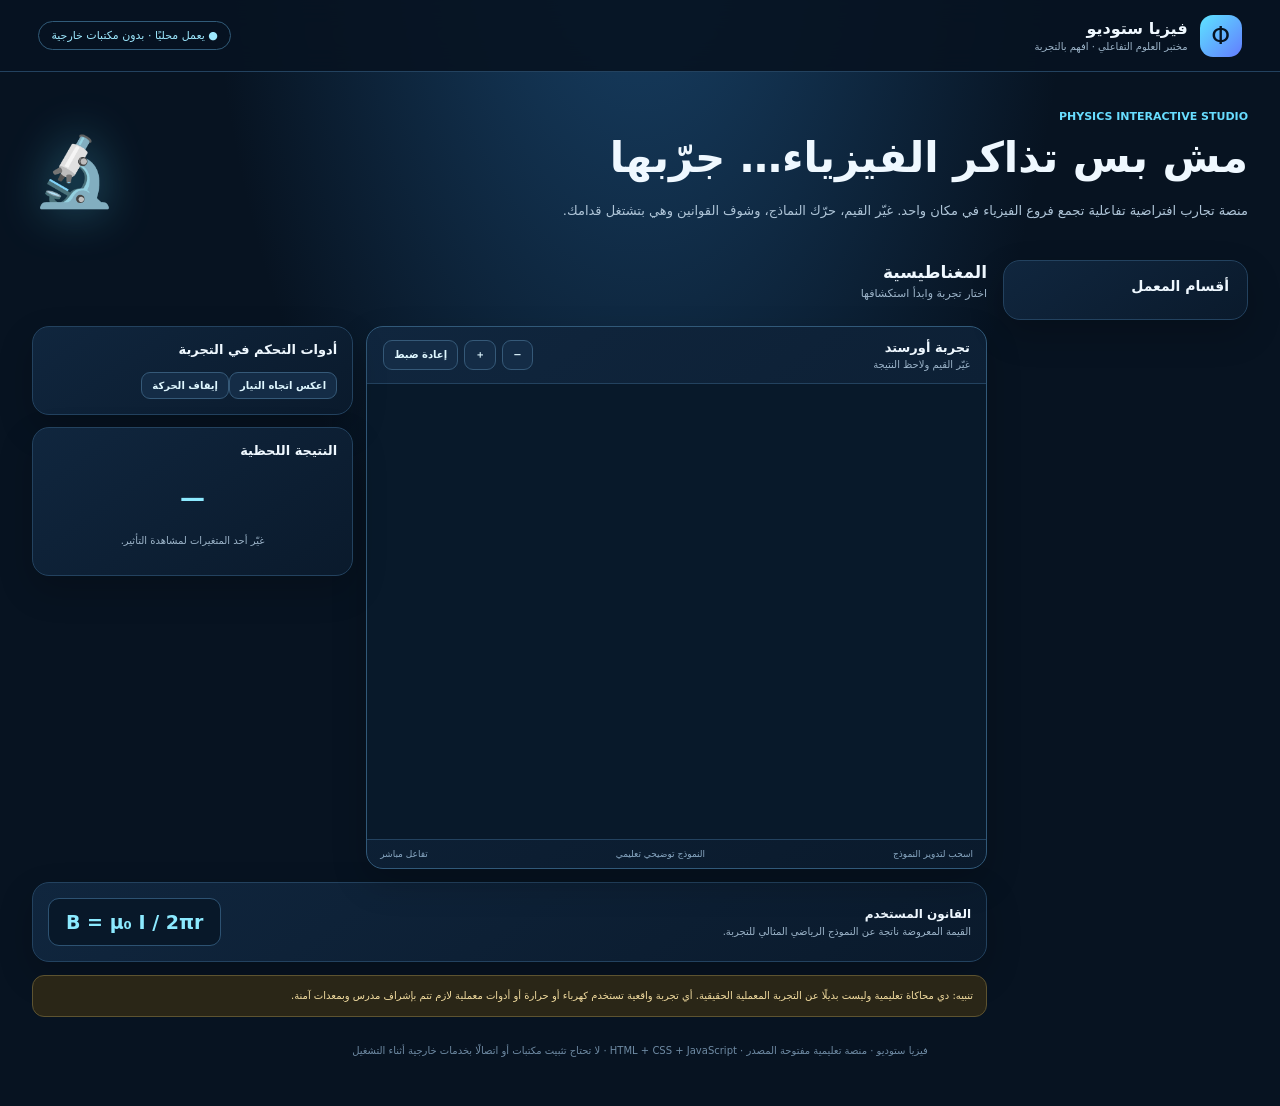
==== commit 7ee3803b: "Load locally vendored Three.js engine" ====
--- a/index.html
+++ b/index.html
@@ -24,5 +24,6 @@
 </section></div>
 <footer>فيزيا ستوديو · منصة تعليمية مفتوحة المصدر · HTML + CSS + JavaScript · لا تحتاج تثبيت مكتبات أو اتصالًا بخدمات خارجية أثناء التشغيل</footer>
 </main>
+<script src="vendor/three/three.min.js"></script>
 <script type="module" src="platform.js"></script>
 </body></html>
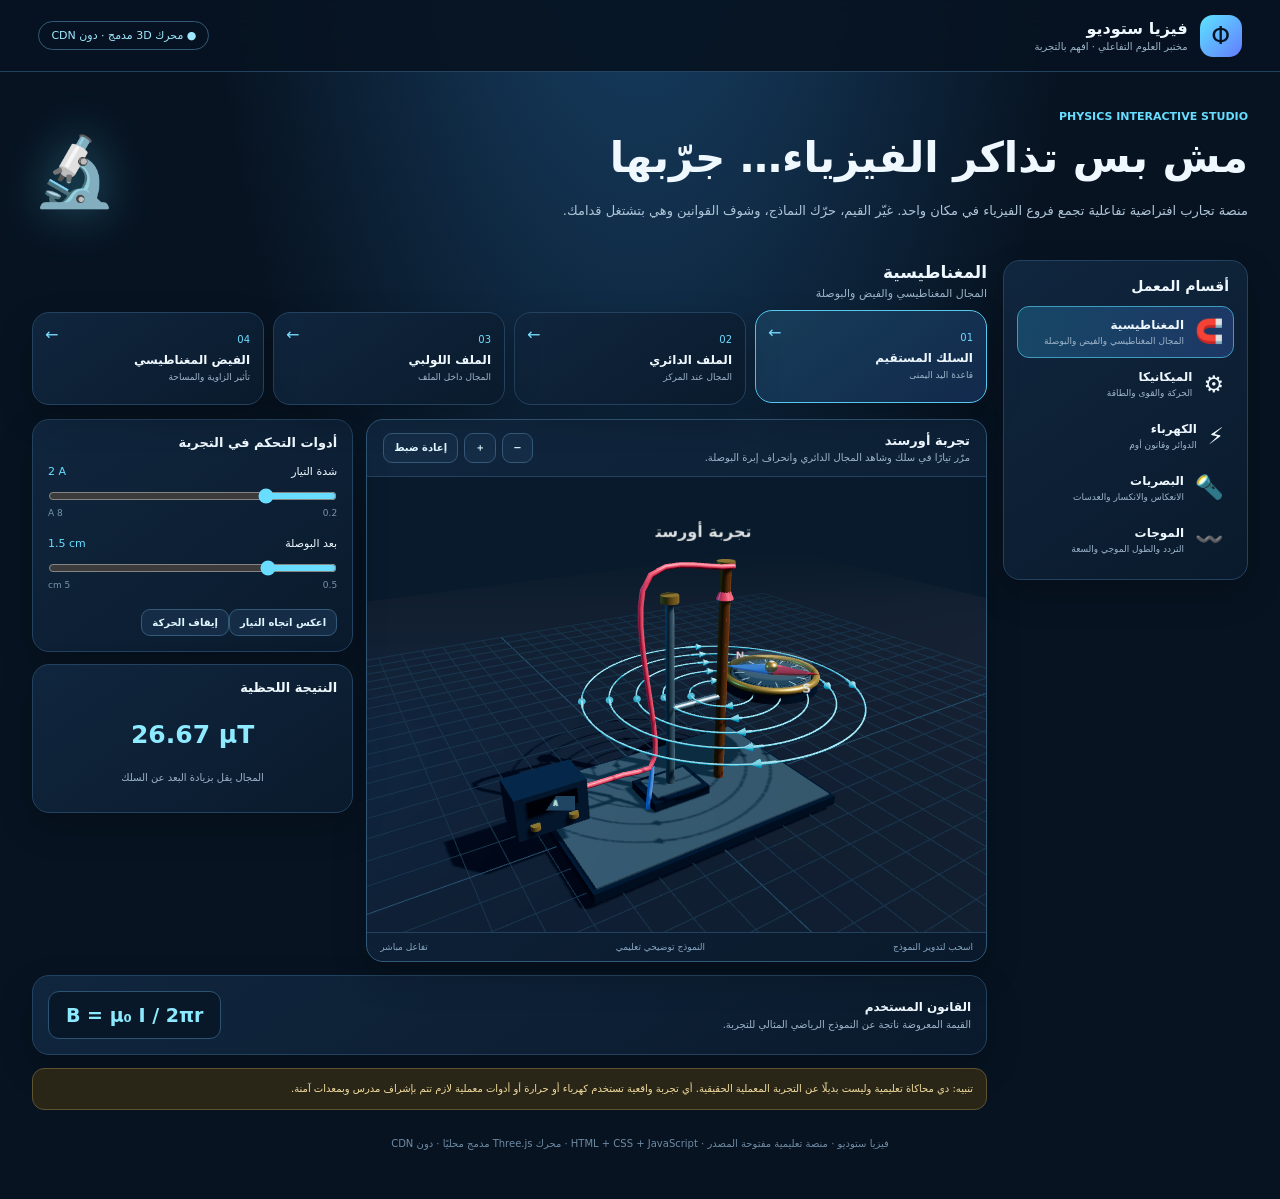
==== commit 84ed5d70: "Update local 3D engine branding" ====
--- a/index.html
+++ b/index.html
@@ -7,7 +7,7 @@
 <title>فيزيا ستوديو | منصة التجارب العلمية</title>
 </head>
 <body>
-<header class="studio-header"><div class="studio-brand"><span class="brand-symbol">Φ</span><span><b>فيزيا ستوديو</b><small>مختبر العلوم التفاعلي · افهم بالتجربة</small></span></div><span class="header-status">● يعمل محليًا · بدون مكتبات خارجية</span></header>
+<header class="studio-header"><div class="studio-brand"><span class="brand-symbol">Φ</span><span><b>فيزيا ستوديو</b><small>مختبر العلوم التفاعلي · افهم بالتجربة</small></span></div><span class="header-status">● محرك 3D مدمج · دون CDN</span></header>
 <main>
 <section class="hero"><div><p class="eyebrow">PHYSICS INTERACTIVE STUDIO</p><h1>مش بس تذاكر الفيزياء… جرّبها</h1><p>منصة تجارب افتراضية تفاعلية تجمع فروع الفيزياء في مكان واحد. غيّر القيم، حرّك النماذج، وشوف القوانين وهي بتشتغل قدامك.</p></div><div class="hero-art">🔬</div></section>
 <div class="studio-layout">
@@ -22,7 +22,7 @@
 <section class="panel equation-panel"><div><h3>القانون المستخدم</h3><p>القيمة المعروضة ناتجة عن النموذج الرياضي المثالي للتجربة.</p></div><div class="equation" id="equation">B = μ₀ I / 2πr</div></section>
 <div class="safety-note">تنبيه: دي محاكاة تعليمية وليست بديلًا عن التجربة المعملية الحقيقية. أي تجربة واقعية تستخدم كهرباء أو حرارة أو أدوات معملية لازم تتم بإشراف مدرس وبمعدات آمنة.</div>
 </section></div>
-<footer>فيزيا ستوديو · منصة تعليمية مفتوحة المصدر · HTML + CSS + JavaScript · لا تحتاج تثبيت مكتبات أو اتصالًا بخدمات خارجية أثناء التشغيل</footer>
+<footer>فيزيا ستوديو · منصة تعليمية مفتوحة المصدر · HTML + CSS + JavaScript · محرك Three.js مدمج محليًا · دون CDN</footer>
 </main>
 <script src="vendor/three/three.min.js"></script>
 <script type="module" src="platform.js"></script>
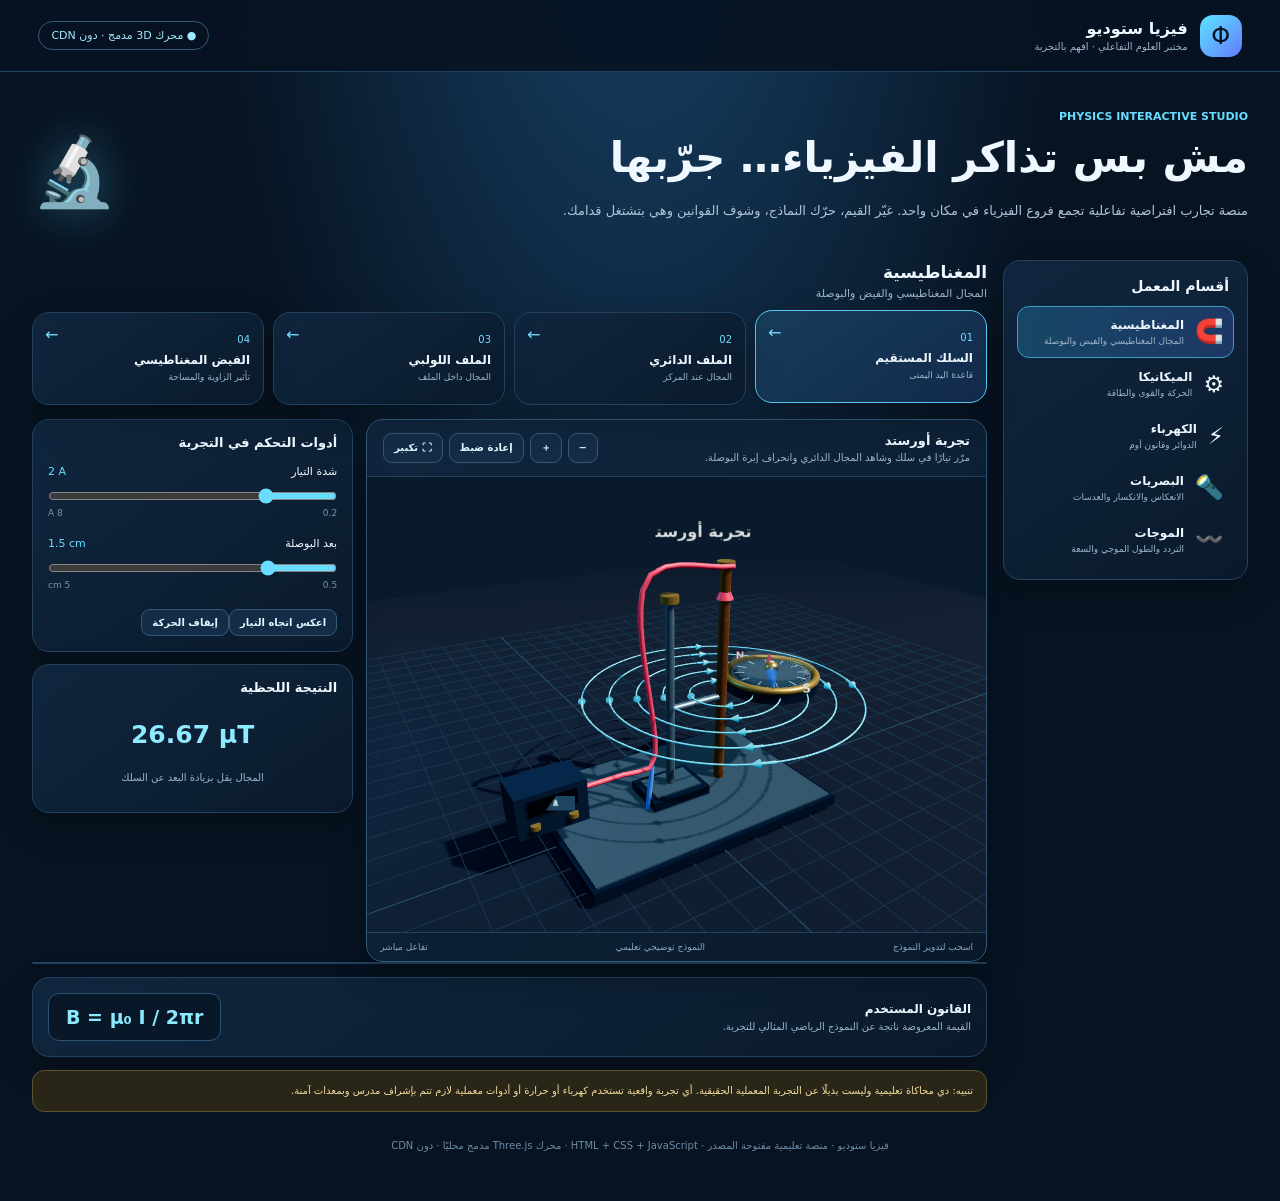
==== commit 6fd1d418: "Add circuit-building arcade and fullscreen control" ====
--- a/index.html
+++ b/index.html
@@ -16,14 +16,15 @@
 <div class="section-heading"><div><h2 id="catalogTitle">المغناطيسية</h2><p id="catalogDesc">اختار تجربة وابدأ استكشافها</p></div></div>
 <div class="experiment-grid" id="experimentGrid"></div>
 <div class="workbench">
-<section class="panel scene-panel"><div class="scene-top"><div><b id="experimentTitle">تجربة أورستد</b><small id="experimentIntro">غيّر القيم ولاحظ النتيجة</small></div><div class="scene-tools"><button class="tool-btn" id="zoomOut">−</button><button class="tool-btn" id="zoomIn">＋</button><button class="tool-btn" id="resetScene">إعادة ضبط</button></div></div><canvas id="labCanvas" aria-label="نموذج تفاعلي للتجربة العلمية"></canvas><div class="scene-bottom"><span>اسحب لتدوير النموذج</span><span>النموذج توضيحي تعليمي</span><span>تفاعل مباشر</span></div></section>
+<section class="panel scene-panel"><div class="scene-top"><div><b id="experimentTitle">تجربة أورستد</b><small id="experimentIntro">غيّر القيم ولاحظ النتيجة</small></div><div class="scene-tools"><button class="tool-btn" id="zoomOut">−</button><button class="tool-btn" id="zoomIn">＋</button><button class="tool-btn" id="resetScene">إعادة ضبط</button><button class="tool-btn" id="fullscreenScene">⛶ تكبير</button></div></div><canvas id="labCanvas" aria-label="نموذج تفاعلي للتجربة العلمية"></canvas><div class="scene-bottom"><span>اسحب لتدوير النموذج</span><span>النموذج توضيحي تعليمي</span><span>تفاعل مباشر</span></div></section>
 <aside><section class="panel control-panel"><h3>أدوات التحكم في التجربة</h3><div id="controlPanel"></div><button class="small-btn" id="reverseCurrent">اعكس اتجاه التيار</button><button class="small-btn" id="pauseMotion">إيقاف الحركة</button></section><section class="panel result-panel"><h3>النتيجة اللحظية</h3><div class="result-number" id="resultValue">—</div><p class="result-hint" id="resultHint">غيّر أحد المتغيرات لمشاهدة التأثير.</p></section></aside>
 </div>
+<section id="circuitArcade" class="panel circuit-arcade"></section>
 <section class="panel equation-panel"><div><h3>القانون المستخدم</h3><p>القيمة المعروضة ناتجة عن النموذج الرياضي المثالي للتجربة.</p></div><div class="equation" id="equation">B = μ₀ I / 2πr</div></section>
 <div class="safety-note">تنبيه: دي محاكاة تعليمية وليست بديلًا عن التجربة المعملية الحقيقية. أي تجربة واقعية تستخدم كهرباء أو حرارة أو أدوات معملية لازم تتم بإشراف مدرس وبمعدات آمنة.</div>
 </section></div>
 <footer>فيزيا ستوديو · منصة تعليمية مفتوحة المصدر · HTML + CSS + JavaScript · محرك Three.js مدمج محليًا · دون CDN</footer>
 </main>
 <script src="vendor/three/three.min.js"></script>
-<script type="module" src="platform.js"></script>
+<script type="module" src="platform.js"></script><script type="module" src="games.js"></script>
 </body></html>
--- a/platform.css
+++ b/platform.css
@@ -1 +1 @@
-:root{color-scheme:dark;--bg:#071321;--panel:#0d2035;--panel2:#122b46;--line:#23425f;--cyan:#68ddff;--text:#eff8ff;--muted:#9db5ca}*{box-sizing:border-box}body{margin:0;background:radial-gradient(ellipse at 50% -15%,#19446b 0,transparent 48%),var(--bg);color:var(--text);font-family:system-ui,"Noto Sans Arabic",sans-serif}.studio-header{height:72px;padding:0 clamp(14px,3vw,42px);display:flex;align-items:center;justify-content:space-between;border-bottom:1px solid var(--line);background:#071321e8;position:sticky;top:0;z-index:5;backdrop-filter:blur(14px)}.studio-brand{display:flex;gap:12px;align-items:center}.brand-symbol{display:grid;place-items:center;width:42px;height:42px;border-radius:13px;background:linear-gradient(135deg,#5de4ff,#637cff);font-size:24px;color:#071321}.studio-brand b,.studio-brand small{display:block}.studio-brand small{font-size:10px;color:var(--muted);margin-top:3px}.header-status{font-size:11px;color:#9ee9ff;border:1px solid #315b79;border-radius:30px;padding:7px 12px}main{max-width:1540px;margin:auto;padding:24px clamp(12px,2.5vw,36px) 50px}.hero{display:flex;align-items:center;justify-content:space-between;gap:20px;padding:14px 0 25px}.eyebrow{color:var(--cyan);font-size:11px;font-weight:800;margin:0 0 8px}.hero h1{font-size:clamp(26px,4vw,42px);margin:0;line-height:1.3}.hero p:last-child{color:#afc5d8;line-height:1.8;font-size:13px;max-width:720px}.hero-art{font-size:68px;filter:drop-shadow(0 0 24px #5bdfff66)}.studio-layout{display:grid;grid-template-columns:245px minmax(0,1fr);gap:16px;align-items:start}.sidebar,.panel,.experiment-tile{background:linear-gradient(145deg,#10263e,#0a1a2c);border:1px solid var(--line);border-radius:17px;box-shadow:0 14px 35px #0003}.sidebar{padding:13px;position:sticky;top:86px}.sidebar h2,.section-heading h2{font-size:14px;margin:4px 5px 12px}.lab-link{width:100%;display:flex;align-items:center;gap:11px;text-align:right;border:1px solid transparent;background:transparent;color:var(--text);padding:11px 9px;border-radius:12px;cursor:pointer;font:inherit}.lab-link>span:first-child{font-size:23px}.lab-link b,.lab-link small{display:block}.lab-link b{font-size:12px}.lab-link small{font-size:9px;color:var(--muted);margin-top:4px}.lab-link.selected{background:linear-gradient(100deg,#174766,#1d3765);border-color:#3e9cc0}.content{min-width:0}.section-heading{display:flex;justify-content:space-between;align-items:end;gap:12px;margin:2px 0 12px}.section-heading h2{margin:0;font-size:17px}.section-heading p{margin:5px 0 0;color:var(--muted);font-size:11px}.experiment-grid{display:grid;grid-template-columns:repeat(4,minmax(0,1fr));gap:9px;margin-bottom:14px}.experiment-tile{position:relative;text-align:right;padding:13px;min-height:93px;color:var(--text);cursor:pointer;font:inherit;transition:.18s}.experiment-tile:hover,.experiment-tile.chosen{border-color:#57c8ee;transform:translateY(-2px);background:linear-gradient(145deg,#173d59,#12294c)}.tile-num{display:block;color:#6fdcff;font-size:10px;margin-bottom:8px}.experiment-tile b{display:block;font-size:12px}.experiment-tile small{display:block;color:var(--muted);font-size:9px;margin-top:5px}.tile-arrow{position:absolute;left:12px;top:12px;color:#7bdfff}.workbench{display:grid;grid-template-columns:minmax(0,1.45fr) minmax(260px,.75fr);gap:13px}.panel{overflow:hidden}.scene-panel{border-color:#315979}.scene-top{padding:13px 16px;border-bottom:1px solid var(--line);display:flex;justify-content:space-between;align-items:center;gap:10px}.scene-top b,.scene-top small{display:block}.scene-top b{font-size:13px}.scene-top small{font-size:10px;color:var(--muted);margin-top:4px}.scene-tools{display:flex;gap:6px;flex-wrap:wrap}.tool-btn,.small-btn{border:1px solid #355978;background:#142c46;color:#dff7ff;border-radius:9px;padding:7px 10px;font:700 10px system-ui;cursor:pointer}#labCanvas{display:block;width:100%;height:455px;background:#08192a;touch-action:none}.scene-bottom{padding:9px 13px;border-top:1px solid var(--line);color:#89a8c3;font-size:9px;display:flex;justify-content:space-between;gap:8px}.control-panel{padding:15px}.control-panel h3,.result-panel h3{font-size:13px;margin:0 0 15px}.control{display:block;margin-bottom:19px}.control>span{display:flex;justify-content:space-between;gap:8px;font-size:11px}.control output{color:var(--cyan);direction:ltr}.control input{width:100%;accent-color:var(--cyan);margin:10px 0 3px;touch-action:pan-y}.control small{display:flex;justify-content:space-between;color:#7794ad;font-size:9px}.control small i{font-style:normal}.result-panel{padding:15px;margin-top:12px}.result-number{font-size:25px;color:#8deaff;font-weight:800;direction:ltr;text-align:center;padding:10px 0}.result-hint{font-size:10px;color:var(--muted);text-align:center;line-height:1.8}.equation-panel{margin-top:13px;padding:15px;display:flex;align-items:center;justify-content:space-between;gap:14px}.equation-panel h3{font-size:12px;margin:0 0 5px}.equation-panel p{font-size:10px;color:var(--muted);margin:0}.equation{direction:ltr;color:#8ceaff;font-size:19px;font-weight:800;background:#081829;padding:12px 17px;border:1px solid #2d5272;border-radius:11px;white-space:nowrap}.safety-note{margin-top:13px;border:1px solid #5d5330;background:#2a2617;color:#f3dda0;border-radius:12px;padding:11px 13px;font-size:10px;line-height:1.8}footer{text-align:center;color:#6f8ba4;font-size:10px;padding:28px 0 0}button:focus-visible,input:focus-visible{outline:2px solid #7be5ff;outline-offset:3px}@media(max-width:1100px){.experiment-grid{grid-template-columns:repeat(2,minmax(0,1fr))}.workbench{grid-template-columns:1fr}.control-panel{display:grid;grid-template-columns:repeat(2,1fr);gap:4px 16px}.control-panel h3{grid-column:1/-1}.result-panel{margin-top:0}}@media(max-width:760px){.studio-layout{grid-template-columns:1fr}.sidebar{position:static;display:grid;grid-template-columns:repeat(2,minmax(0,1fr));gap:4px}.sidebar h2{grid-column:1/-1}.lab-link{padding:8px}.hero-art{font-size:48px}.header-status{display:none}}@media(max-width:520px){main{padding-top:15px}.hero{padding-top:5px}.hero-art{display:none}.experiment-grid{grid-template-columns:repeat(2,minmax(0,1fr))}.experiment-tile{min-height:84px;padding:10px}.scene-top{align-items:flex-start;flex-direction:column}#labCanvas{height:360px}.control-panel{grid-template-columns:1fr}.equation-panel{align-items:flex-start;flex-direction:column}.equation{width:100%;text-align:center}.sidebar{grid-template-columns:1fr 1fr}.lab-link small{font-size:8px}}
+:root{color-scheme:dark;--bg:#071321;--panel:#0d2035;--panel2:#122b46;--line:#23425f;--cyan:#68ddff;--text:#eff8ff;--muted:#9db5ca}*{box-sizing:border-box}body{margin:0;background:radial-gradient(ellipse at 50% -15%,#19446b 0,transparent 48%),var(--bg);color:var(--text);font-family:system-ui,"Noto Sans Arabic",sans-serif}.studio-header{height:72px;padding:0 clamp(14px,3vw,42px);display:flex;align-items:center;justify-content:space-between;border-bottom:1px solid var(--line);background:#071321e8;position:sticky;top:0;z-index:5;backdrop-filter:blur(14px)}.studio-brand{display:flex;gap:12px;align-items:center}.brand-symbol{display:grid;place-items:center;width:42px;height:42px;border-radius:13px;background:linear-gradient(135deg,#5de4ff,#637cff);font-size:24px;color:#071321}.studio-brand b,.studio-brand small{display:block}.studio-brand small{font-size:10px;color:var(--muted);margin-top:3px}.header-status{font-size:11px;color:#9ee9ff;border:1px solid #315b79;border-radius:30px;padding:7px 12px}main{max-width:1540px;margin:auto;padding:24px clamp(12px,2.5vw,36px) 50px}.hero{display:flex;align-items:center;justify-content:space-between;gap:20px;padding:14px 0 25px}.eyebrow{color:var(--cyan);font-size:11px;font-weight:800;margin:0 0 8px}.hero h1{font-size:clamp(26px,4vw,42px);margin:0;line-height:1.3}.hero p:last-child{color:#afc5d8;line-height:1.8;font-size:13px;max-width:720px}.hero-art{font-size:68px;filter:drop-shadow(0 0 24px #5bdfff66)}.studio-layout{display:grid;grid-template-columns:245px minmax(0,1fr);gap:16px;align-items:start}.sidebar,.panel,.experiment-tile{background:linear-gradient(145deg,#10263e,#0a1a2c);border:1px solid var(--line);border-radius:17px;box-shadow:0 14px 35px #0003}.sidebar{padding:13px;position:sticky;top:86px}.sidebar h2,.section-heading h2{font-size:14px;margin:4px 5px 12px}.lab-link{width:100%;display:flex;align-items:center;gap:11px;text-align:right;border:1px solid transparent;background:transparent;color:var(--text);padding:11px 9px;border-radius:12px;cursor:pointer;font:inherit}.lab-link>span:first-child{font-size:23px}.lab-link b,.lab-link small{display:block}.lab-link b{font-size:12px}.lab-link small{font-size:9px;color:var(--muted);margin-top:4px}.lab-link.selected{background:linear-gradient(100deg,#174766,#1d3765);border-color:#3e9cc0}.content{min-width:0}.section-heading{display:flex;justify-content:space-between;align-items:end;gap:12px;margin:2px 0 12px}.section-heading h2{margin:0;font-size:17px}.section-heading p{margin:5px 0 0;color:var(--muted);font-size:11px}.experiment-grid{display:grid;grid-template-columns:repeat(4,minmax(0,1fr));gap:9px;margin-bottom:14px}.experiment-tile{position:relative;text-align:right;padding:13px;min-height:93px;color:var(--text);cursor:pointer;font:inherit;transition:.18s}.experiment-tile:hover,.experiment-tile.chosen{border-color:#57c8ee;transform:translateY(-2px);background:linear-gradient(145deg,#173d59,#12294c)}.tile-num{display:block;color:#6fdcff;font-size:10px;margin-bottom:8px}.experiment-tile b{display:block;font-size:12px}.experiment-tile small{display:block;color:var(--muted);font-size:9px;margin-top:5px}.tile-arrow{position:absolute;left:12px;top:12px;color:#7bdfff}.workbench{display:grid;grid-template-columns:minmax(0,1.45fr) minmax(260px,.75fr);gap:13px}.panel{overflow:hidden}.scene-panel{border-color:#315979}.scene-top{padding:13px 16px;border-bottom:1px solid var(--line);display:flex;justify-content:space-between;align-items:center;gap:10px}.scene-top b,.scene-top small{display:block}.scene-top b{font-size:13px}.scene-top small{font-size:10px;color:var(--muted);margin-top:4px}.scene-tools{display:flex;gap:6px;flex-wrap:wrap}.tool-btn,.small-btn{border:1px solid #355978;background:#142c46;color:#dff7ff;border-radius:9px;padding:7px 10px;font:700 10px system-ui;cursor:pointer}#labCanvas{display:block;width:100%;height:455px;background:radial-gradient(ellipse at 50% 35%,#153b57,#081321 72%);touch-action:none;outline:none}.scene-bottom{padding:9px 13px;border-top:1px solid var(--line);color:#89a8c3;font-size:9px;display:flex;justify-content:space-between;gap:8px}.control-panel{padding:15px}.control-panel h3,.result-panel h3{font-size:13px;margin:0 0 15px}.control{display:block;margin-bottom:19px}.control>span{display:flex;justify-content:space-between;gap:8px;font-size:11px}.control output{color:var(--cyan);direction:ltr}.control input{width:100%;accent-color:var(--cyan);margin:10px 0 3px;touch-action:pan-y}.control small{display:flex;justify-content:space-between;color:#7794ad;font-size:9px}.control small i{font-style:normal}.result-panel{padding:15px;margin-top:12px}.result-number{font-size:25px;color:#8deaff;font-weight:800;direction:ltr;text-align:center;padding:10px 0}.result-hint{font-size:10px;color:var(--muted);text-align:center;line-height:1.8}.equation-panel{margin-top:13px;padding:15px;display:flex;align-items:center;justify-content:space-between;gap:14px}.equation-panel h3{font-size:12px;margin:0 0 5px}.equation-panel p{font-size:10px;color:var(--muted);margin:0}.equation{direction:ltr;color:#8ceaff;font-size:19px;font-weight:800;background:#081829;padding:12px 17px;border:1px solid #2d5272;border-radius:11px;white-space:nowrap}.safety-note{margin-top:13px;border:1px solid #5d5330;background:#2a2617;color:#f3dda0;border-radius:12px;padding:11px 13px;font-size:10px;line-height:1.8}footer{text-align:center;color:#6f8ba4;font-size:10px;padding:28px 0 0}button:focus-visible,input:focus-visible{outline:2px solid #7be5ff;outline-offset:3px}@media(max-width:1100px){.experiment-grid{grid-template-columns:repeat(2,minmax(0,1fr))}.workbench{grid-template-columns:1fr}.control-panel{display:grid;grid-template-columns:repeat(2,1fr);gap:4px 16px}.control-panel h3{grid-column:1/-1}.result-panel{margin-top:0}}@media(max-width:760px){.studio-layout{grid-template-columns:1fr}.sidebar{position:static;display:grid;grid-template-columns:repeat(2,minmax(0,1fr));gap:4px}.sidebar h2{grid-column:1/-1}.lab-link{padding:8px}.hero-art{font-size:48px}.header-status{display:none}}@media(max-width:520px){main{padding-top:15px}.hero{padding-top:5px}.hero-art{display:none}.experiment-grid{grid-template-columns:repeat(2,minmax(0,1fr))}.experiment-tile{min-height:84px;padding:10px}.scene-top{align-items:flex-start;flex-direction:column}#labCanvas{height:360px}.control-panel{grid-template-columns:1fr}.equation-panel{align-items:flex-start;flex-direction:column}.equation{width:100%;text-align:center}.sidebar{grid-template-columns:1fr 1fr}.lab-link small{font-size:8px}}
